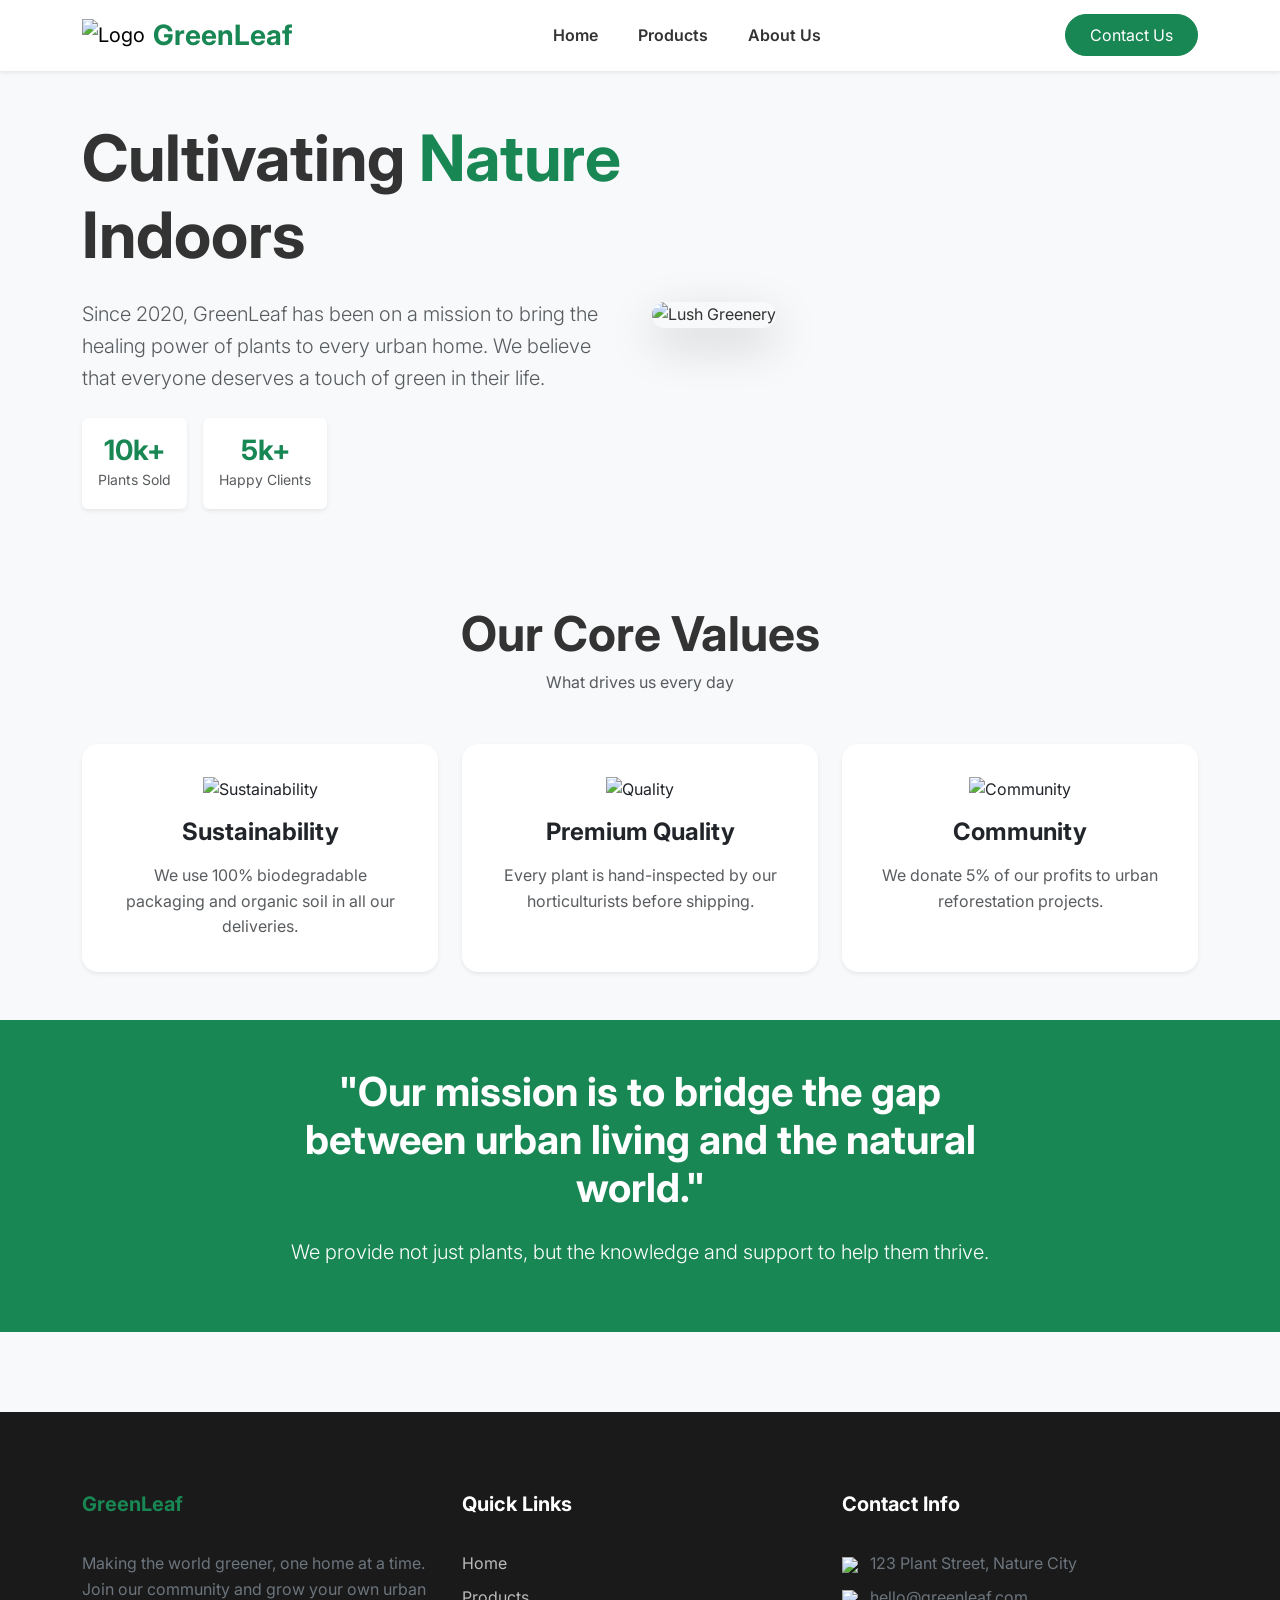
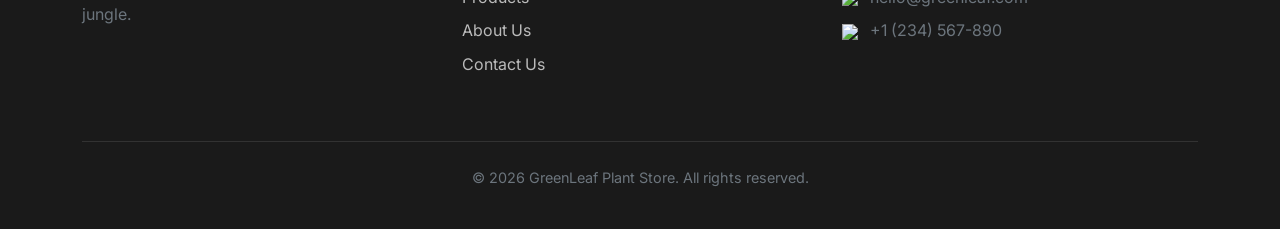
==== about.html @ 0ede19d7 "Add files via upload" ====
<!DOCTYPE html>
<html lang="en">
<head>
    <meta charset="UTF-8">
    <meta name="viewport" content="width=device-width, initial-scale=1.0">
    <title>About Us | GreenLeaf Plant Store</title>
    <!-- Bootstrap 5 CSS -->
    <link href="https://cdn.jsdelivr.net/npm/bootstrap@5.3.0/dist/css/bootstrap.min.css" rel="stylesheet">
    <!-- Google Fonts -->
    <link href="https://fonts.googleapis.com/css2?family=Inter:wght@300;400;600;800&display=swap" rel="stylesheet">
    <!-- Custom CSS (External) -->
    <link rel="stylesheet" href="style.css">
</head>
<body class="pt-5">

    <!-- Header & Navigation -->
    <header>
        <nav class="navbar navbar-expand-lg navbar-light fixed-top justify-content-between shadow-sm">
            <div class="container">
                <a class="navbar-brand d-flex align-items-center" href="index.html">
                    <img src="https://img.icons8.com/color/48/000000/potted-plant.png" alt="Logo" class="me-2">
                    <span class="fw-bold text-success fs-3">GreenLeaf</span>
                </a>
                <button class="navbar-toggler" type="button" data-bs-toggle="collapse" data-bs-target="#navbarNav">
                    <span class="navbar-toggler-icon"></span>
                </button>
                <div class="collapse navbar-collapse" id="navbarNav">
                    <ul class="navbar-nav m-auto gap-4 ">
                        <li class="nav-item"><a class="nav-link" href="index.html">Home</a></li>
                        <li class="nav-item"><a class="nav-link" href="products.html">Products</a></li>
                        <li class="nav-item"><a class="nav-link active" href="about.html">About Us</a></li>
                    </ul>
                <a href="./contact.html" class="btn btn-success px-4 py-2 rounded-pill">Contact Us</a>
                </div>
            </div>
        </nav>
    </header>

    <main>
        <!-- About Hero -->
        <section class="py-5 bg-light mt-4">
            <div class="container">
                <div class="row align-items-center">
                    <div class="col-lg-6 mb-4 mb-lg-0">
                        <h1 class="display-3 fw-bold mb-4">Cultivating <span class="text-success">Nature</span> Indoors</h1>
                        <p class="lead text-muted mb-4">Since 2020, GreenLeaf has been on a mission to bring the healing power of plants to every urban home. We believe that everyone deserves a touch of green in their life.</p>
                        <div class="d-flex gap-3">
                            <div class="text-center p-3 bg-white rounded shadow-sm">
                                <h3 class="fw-bold text-success mb-0">10k+</h3>
                                <small class="text-muted">Plants Sold</small>
                            </div>
                            <div class="text-center p-3 bg-white rounded shadow-sm">
                                <h3 class="fw-bold text-success mb-0">5k+</h3>
                                <small class="text-muted">Happy Clients</small>
                            </div>
                        </div>
                    </div>
                    <div class="col-lg-6">
                        <img src="https://images.unsplash.com/photo-1542601906990-b4d3fb778b09?auto=format&fit=crop&w=1000&q=80" class="img-fluid rounded-5 shadow-lg" alt="Lush Greenery">
                    </div>
                </div>
            </div>
        </section>

        <!-- Our Values -->
        <section class="py-5">
            <div class="container">
                <div class="text-center mb-5">
                    <h2 class="display-5 fw-bold">Our Core Values</h2>
                    <p class="text-muted">What drives us every day</p>
                </div>
                <div class="row g-4 text-center">
                    <div class="col-md-4">
                        <div class="card h-100 border-0 shadow-sm rounded-4 p-3 text-center">
                            <div class="card-body">
                                <div class="mb-3">
                                    <img src="https://img.icons8.com/color/64/000000/leaf.png" alt="Sustainability">
                                </div>
                                <h4 class="card-title fw-bold mb-3">Sustainability</h4>
                                <p class="card-text text-muted">We use 100% biodegradable packaging and organic soil in all our deliveries.</p>
                            </div>
                        </div>
                    </div>
                    <div class="col-md-4">
                        <div class="card h-100 border-0 shadow-sm rounded-4 p-3 text-center">
                            <div class="card-body">
                                <div class="mb-3">
                                    <img src="https://img.icons8.com/color/64/000000/verified-badge.png" alt="Quality">
                                </div>
                                <h4 class="card-title fw-bold mb-3">Premium Quality</h4>
                                <p class="card-text text-muted">Every plant is hand-inspected by our horticulturists before shipping.</p>
                            </div>
                        </div>
                    </div>
                    <div class="col-md-4">
                        <div class="card h-100 border-0 shadow-sm rounded-4 p-3 text-center">
                            <div class="card-body">
                                <div class="mb-3">
                                    <img src="https://img.icons8.com/color/64/000000/conference-call.png" alt="Community">
                                </div>
                                <h4 class="card-title fw-bold mb-3">Community</h4>
                                <p class="card-text text-muted">We donate 5% of our profits to urban reforestation projects.</p>
                            </div>
                        </div>
                    </div>
                </div>
            </div>
        </section>

        <!-- Mission Statement -->
        <section class="py-5 bg-success text-white text-center">
            <div class="container">
                <div class="row justify-content-center">
                    <div class="col-lg-8">
                        <h2 class="display-6 fw-bold mb-4">"Our mission is to bridge the gap between urban living and the natural world."</h2>
                        <p class="lead">We provide not just plants, but the knowledge and support to help them thrive.</p>
                    </div>
                </div>
            </div>
        </section>
    </main>

    <!-- Footer -->
    <footer class="footer">
        <div class="container">
            <div class="row">
                <div class="col-md-4 mb-4">
                    <h5 class="footer-heading text-success">GreenLeaf</h5>
                    <p class="text-secondary">Making the world greener, one home at a time. Join our community and grow your own urban jungle.</p>
                </div>
                <div class="col-md-4 mb-4">
                    <h5 class="footer-heading">Quick Links</h5>
                    <ul class="list-unstyled">
                        <li class="mb-2"><a href="index.html" class="footer-link">Home</a></li>
                        <li class="mb-2"><a href="products.html" class="footer-link">Products</a></li>
                        <li class="mb-2"><a href="about.html" class="footer-link">About Us</a></li>
                        <li class="mb-2"><a href="contact.html" class="footer-link">Contact Us</a></li>
                    </ul>
                </div>
                <div class="col-md-4 mb-4">
                    <h5 class="footer-heading">Contact Info</h5>
                    <p class="text-secondary mb-2"><img src="https://img.icons8.com/material-outlined/20/bbbbbb/marker.png" class="me-2"> 123 Plant Street, Nature City</p>
                    <p class="text-secondary mb-2"><img src="https://img.icons8.com/material-outlined/20/bbbbbb/new-post.png" class="me-2"> hello@greenleaf.com</p>
                    <p class="text-secondary mb-2"><img src="https://img.icons8.com/material-outlined/20/bbbbbb/phone.png" class="me-2"> +1 (234) 567-890</p>
                </div>
            </div>
            <hr class="bg-secondary my-4" style="opacity: 0.1;">
            <div class="text-center">
                <p class="mb-0 text-secondary" style="font-size: 0.9rem;">&copy; 2026 GreenLeaf Plant Store. All rights reserved.</p>
            </div>
        </div>
    </footer>

    <!-- Bootstrap JS -->
    <script src="https://cdn.jsdelivr.net/npm/bootstrap@5.3.0/dist/js/bootstrap.bundle.min.js"></script>
    <!-- Custom JS (External) -->
    <script src="script.js"></script>
</body>
</html>
---- style.css ----
/* Design Tokens & Root Variables */
:root {
    --primary-green: #2ecc71;
    --dark-green: #27ae60;
    --light-green: #e8f5e9;
    --accent-color: #f1c40f;
    --dark-bg: #1a1a1a;
    --text-color: #333;
    --white: #ffffff;
    --glass-bg: rgba(255, 255, 255, 0.1);
    --glass-border: rgba(255, 255, 255, 0.2);
    --shadow: 0 8px 30px rgba(0, 0, 0, 0.1);
    --transition: all 0.3s ease;
}

body {
    font-family: 'Inter', sans-serif;
    color: var(--text-color);
    background-color: #f8f9fa;
    line-height: 1.6;
}

/* Navigation Styling */
.navbar {
    background-color: rgba(255, 255, 255, 0.95) !important;
    backdrop-filter: blur(10px);
    box-shadow: 0 2px 15px rgba(0,0,0,0.05);
}

.nav-link {
    font-weight: 600;
    color: var(--text-color) !important;
    transition: var(--transition);
}

.nav-link:hover {
    color: var(--primary-green) !important;
}

/* Custom Unordered List */
.custom-plant-list {
    list-style: none; /* No list style */
    padding: 0;
    margin: 20px 0;
}

.custom-plant-list li {
    background-color: var(--light-green); /* Background color */
    border: 2px solid var(--primary-green); /* Border */
    border-radius: 12px; /* Radius */
    padding: 15px 25px;
    margin-bottom: 10px;
    transition: var(--transition);
    cursor: pointer;
    font-weight: 500;
}

.custom-plant-list li:hover {
    background-color: var(--primary-green); /* Hover effect */
    color: var(--white);
    transform: translateX(10px);
    box-shadow: var(--shadow);
}

/* Premium Membership Section Styling */
.membership-premium-card {
    border-radius: 30px;
    box-shadow: var(--shadow);
    background: var(--white);
    border: none;
}

.membership-header {
    background: linear-gradient(135deg, var(--dark-green), #1b5e20);
    color: var(--white);
}

.benefit-item {
    transition: var(--transition);
    background-color: #fafafa;
}

.benefit-item:hover {
    background-color: var(--white);
    border-color: var(--primary-green) !important;
    transform: translateY(-5px);
    box-shadow: 0 10px 20px rgba(0,0,0,0.05);
}

.icon-box img {
    filter: drop-shadow(0 4px 6px rgba(0,0,0,0.1));
}

/* Date & Time Display  */
#current-date-time {
    font-weight: 600;
    color: var(--dark-green);
    font-size: 1.1rem;
}

/* Product Card Styling */
.product-card {
    border: none;
    border-radius: 20px;
    overflow: hidden;
    transition: var(--transition);
    background: var(--white);
    box-shadow: 0 10px 30px rgba(0,0,0,0.05);
}
.product-card:hover {
    transform: translateY(-10px);
    box-shadow: var(--shadow);
}
.product-img-wrapper {
    height: 300px;
    overflow: hidden;
}
.product-img-wrapper img {
    width: 100%;
    height: 100%;
    object-fit: cover;
    transition: var(--transition);
}
.product-card:hover .product-img-wrapper img {
    transform: scale(1.1);
}
.price-tag {
    color: var(--primary-green);
    font-weight: 800;
    font-size: 1.2rem;
}

/* Hero Section Styling */
.hero-section {
    background: linear-gradient(rgba(0,0,0,0.5), rgba(0,0,0,0.5));
    background-size: cover;
    background-position: center;
    height: 80vh;
    display: flex;
    align-items: center;
    justify-content: center;
    color: var(--white);
    text-align: center;
    border-radius: 0 0 50px 50px;
}

/* Contact Form Styling */
.contact-form-wrapper {
    background: var(--white);
    border-radius: 30px;
    box-shadow: var(--shadow);
    overflow: hidden;
}

/* External Link Styling  */
.external-link {
    color: var(--accent-color);
    text-decoration: none;
    font-weight: bold;
    border-bottom: 2px solid transparent;
    transition: var(--transition);
}

.external-link:hover {
    border-bottom: 2px solid var(--accent-color);
}

/* Footer Styling (Restored Premium Design) */
footer {
    background-color: var(--dark-bg);
    color: var(--white);
    padding: 80px 0 40px 0;
    margin-top: 80px;
}

.footer-link {
    color: #bbb;
    text-decoration: none;
    transition: var(--transition);
}

.footer-link:hover {
    color: var(--primary-green);
    padding-left: 5px;
}

.footer-heading {
    font-size: 1.25rem;
    font-weight: 700;
    margin-bottom: 25px;
    position: relative;
    padding-bottom: 10px;
}


/* Custom Collapse Logic */
.custom-collapse {
    display: none;
}

.custom-collapse.show {
    display: block;
}
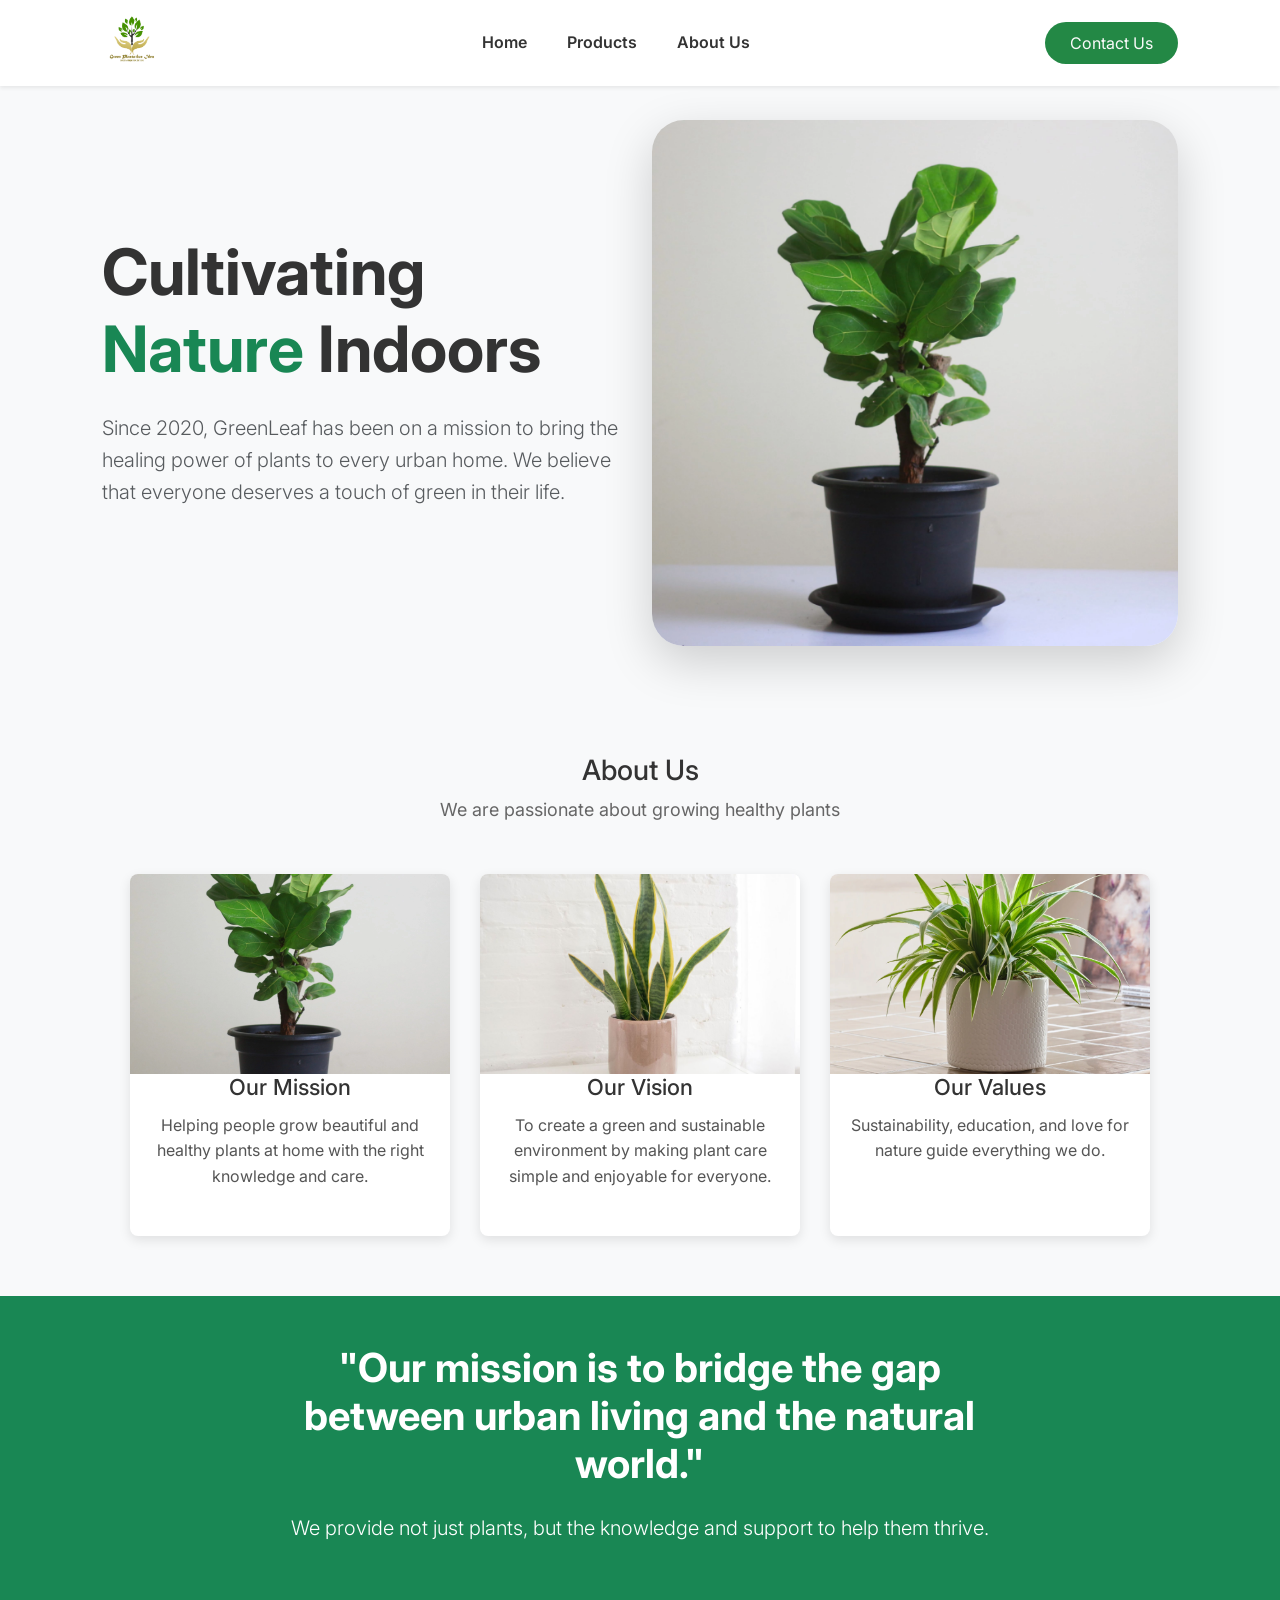
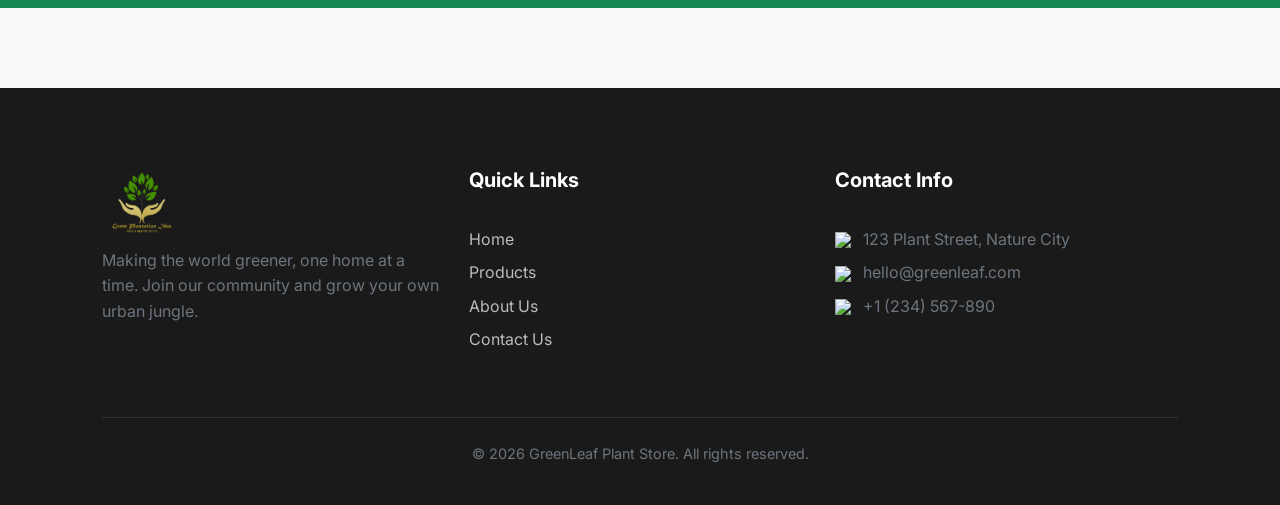
==== commit 75048fe5: "done" ====
--- a/about.html
+++ b/about.html
@@ -17,9 +17,8 @@
     <header>
         <nav class="navbar navbar-expand-lg navbar-light fixed-top justify-content-between shadow-sm">
             <div class="container">
-                <a class="navbar-brand d-flex align-items-center" href="index.html">
-                    <img src="https://img.icons8.com/color/48/000000/potted-plant.png" alt="Logo" class="me-2">
-                    <span class="fw-bold text-success fs-3">GreenLeaf</span>
+                 <a class="navbar-brand d-flex align-items-center" href="index.html">
+                    <img src="./image/Green-Plants-Logo-Idea.png" alt="Logo" class="me-2">
                 </a>
                 <button class="navbar-toggler" type="button" data-bs-toggle="collapse" data-bs-target="#navbarNav">
                     <span class="navbar-toggler-icon"></span>
@@ -30,7 +29,7 @@
                         <li class="nav-item"><a class="nav-link" href="products.html">Products</a></li>
                         <li class="nav-item"><a class="nav-link active" href="about.html">About Us</a></li>
                     </ul>
-                <a href="./contact.html" class="btn btn-success px-4 py-2 rounded-pill">Contact Us</a>
+                <a href="./contact.html" class="btn  px-4 py-2 rounded-pill">Contact Us</a>
                 </div>
             </div>
         </nav>
@@ -44,69 +43,46 @@
                     <div class="col-lg-6 mb-4 mb-lg-0">
                         <h1 class="display-3 fw-bold mb-4">Cultivating <span class="text-success">Nature</span> Indoors</h1>
                         <p class="lead text-muted mb-4">Since 2020, GreenLeaf has been on a mission to bring the healing power of plants to every urban home. We believe that everyone deserves a touch of green in their life.</p>
-                        <div class="d-flex gap-3">
-                            <div class="text-center p-3 bg-white rounded shadow-sm">
-                                <h3 class="fw-bold text-success mb-0">10k+</h3>
-                                <small class="text-muted">Plants Sold</small>
-                            </div>
-                            <div class="text-center p-3 bg-white rounded shadow-sm">
-                                <h3 class="fw-bold text-success mb-0">5k+</h3>
-                                <small class="text-muted">Happy Clients</small>
-                            </div>
-                        </div>
                     </div>
                     <div class="col-lg-6">
-                        <img src="https://images.unsplash.com/photo-1542601906990-b4d3fb778b09?auto=format&fit=crop&w=1000&q=80" class="img-fluid rounded-5 shadow-lg" alt="Lush Greenery">
+                        <img src="./image/Baby-Fiddle-Leaf-update-scaled.webp" class="img-fluid rounded-5 shadow-lg" alt="Lush Greenery">
                     </div>
                 </div>
             </div>
         </section>
-
-        <!-- Our Values -->
-        <section class="py-5">
-            <div class="container">
-                <div class="text-center mb-5">
-                    <h2 class="display-5 fw-bold">Our Core Values</h2>
-                    <p class="text-muted">What drives us every day</p>
-                </div>
-                <div class="row g-4 text-center">
-                    <div class="col-md-4">
-                        <div class="card h-100 border-0 shadow-sm rounded-4 p-3 text-center">
-                            <div class="card-body">
-                                <div class="mb-3">
-                                    <img src="https://img.icons8.com/color/64/000000/leaf.png" alt="Sustainability">
-                                </div>
-                                <h4 class="card-title fw-bold mb-3">Sustainability</h4>
-                                <p class="card-text text-muted">We use 100% biodegradable packaging and organic soil in all our deliveries.</p>
-                            </div>
-                        </div>
-                    </div>
-                    <div class="col-md-4">
-                        <div class="card h-100 border-0 shadow-sm rounded-4 p-3 text-center">
-                            <div class="card-body">
-                                <div class="mb-3">
-                                    <img src="https://img.icons8.com/color/64/000000/verified-badge.png" alt="Quality">
-                                </div>
-                                <h4 class="card-title fw-bold mb-3">Premium Quality</h4>
-                                <p class="card-text text-muted">Every plant is hand-inspected by our horticulturists before shipping.</p>
-                            </div>
-                        </div>
-                    </div>
-                    <div class="col-md-4">
-                        <div class="card h-100 border-0 shadow-sm rounded-4 p-3 text-center">
-                            <div class="card-body">
-                                <div class="mb-3">
-                                    <img src="https://img.icons8.com/color/64/000000/conference-call.png" alt="Community">
-                                </div>
-                                <h4 class="card-title fw-bold mb-3">Community</h4>
-                                <p class="card-text text-muted">We donate 5% of our profits to urban reforestation projects.</p>
-                            </div>
-                        </div>
-                    </div>
-                </div>
+<!-- About Section -->
+<section class="about-section">
+    <div class="container">
+        <div class="section-title">
+            <h2>About Us</h2>
+            <p>We are passionate about growing healthy plants</p>
+        </div>
+        
+        <div class="about-cards">
+            <!-- Card 1 -->
+            <div class="aboutcard">
+                <img src="./image/Baby-Fiddle-Leaf-update-scaled.webp" alt="Our Mission">
+                <h3>Our Mission</h3>
+                <p>Helping people grow beautiful and healthy plants at home with the right knowledge and care.</p>
             </div>
-        </section>
-
+            
+            <!-- Card 2 -->
+            <div class="aboutcard">
+                <img src="./image/snake-plant-care-overview-1902772-04-d3990a1d0e1d4202a824e929abb12fc1-349b52d646f04f31962707a703b94298.jpeg" alt="Our Vision">
+                <h3>Our Vision</h3>
+                <p>To create a green and sustainable environment by making plant care simple and enjoyable for everyone.</p>
+            </div>
+            
+            <!-- Card 3 -->
+            <div class="aboutcard">
+                <img src="./image/Spider_Plant_12cm.webp" alt="Our Values">
+                <h3>Our Values</h3>
+                <p>Sustainability, education, and love for nature guide everything we do.</p>
+            </div>
+        </div>
+    </div>
+</section>
+        
         <!-- Mission Statement -->
         <section class="py-5 bg-success text-white text-center">
             <div class="container">
@@ -124,8 +100,8 @@
     <footer class="footer">
         <div class="container">
             <div class="row">
-                <div class="col-md-4 mb-4">
-                    <h5 class="footer-heading text-success">GreenLeaf</h5>
+                <div class="col-md-4 mb-4 footer-img">
+                   <img src="./image/Green-Plants-Logo-Idea.png" alt="logo">
                     <p class="text-secondary">Making the world greener, one home at a time. Join our community and grow your own urban jungle.</p>
                 </div>
                 <div class="col-md-4 mb-4">
--- a/style.css
+++ b/style.css
@@ -1,7 +1,7 @@
 /* Design Tokens & Root Variables */
 :root {
-    --primary-green: #2ecc71;
-    --dark-green: #27ae60;
+    --primary-green: #41AB5D;
+    --dark-green: #238845;
     --light-green: #e8f5e9;
     --accent-color: #f1c40f;
     --dark-bg: #1a1a1a;
@@ -20,11 +20,20 @@
     line-height: 1.6;
 }
 
+#navbarNav .btn{
+    background-color: var(--dark-green);
+    color: #fafafa;
+}
+
+
 /* Navigation Styling */
 .navbar {
     background-color: rgba(255, 255, 255, 0.95) !important;
     backdrop-filter: blur(10px);
-    box-shadow: 0 2px 15px rgba(0,0,0,0.05);
+   box-shadow: rgba(0, 0, 0, 0.35) 0px 5px 15px;
+}
+.navbar-brand img{
+    width: 60px;
 }
 
 .nav-link {
@@ -35,31 +44,8 @@
 
 .nav-link:hover {
     color: var(--primary-green) !important;
-}
-
-/* Custom Unordered List */
-.custom-plant-list {
-    list-style: none; /* No list style */
-    padding: 0;
-    margin: 20px 0;
-}
-
-.custom-plant-list li {
-    background-color: var(--light-green); /* Background color */
-    border: 2px solid var(--primary-green); /* Border */
-    border-radius: 12px; /* Radius */
-    padding: 15px 25px;
-    margin-bottom: 10px;
-    transition: var(--transition);
-    cursor: pointer;
-    font-weight: 500;
-}
-
-.custom-plant-list li:hover {
-    background-color: var(--primary-green); /* Hover effect */
-    color: var(--white);
-    transform: translateX(10px);
-    box-shadow: var(--shadow);
+    transform: scale(1.1);
+    transition: 0.3s;
 }
 
 /* Premium Membership Section Styling */
@@ -152,17 +138,66 @@
     overflow: hidden;
 }
 
-/* External Link Styling  */
-.external-link {
-    color: var(--accent-color);
-    text-decoration: none;
-    font-weight: bold;
-    border-bottom: 2px solid transparent;
-    transition: var(--transition);
-}
-
-.external-link:hover {
-    border-bottom: 2px solid var(--accent-color);
+.about-section {
+    padding: 60px 20px;
+    background-color: #f8f9fa;
+}
+
+.container {
+    max-width: 1100px;
+    margin: 0 auto;
+}
+
+.section-title {
+    text-align: center;
+    margin-bottom: 50px;
+}
+
+.section-title h2 {
+    font-size: 28px;
+    color: #333;
+    margin-bottom: 8px;
+}
+
+.section-title p {
+    font-size: 18px;
+    color: #666;
+}
+
+.about-cards {
+    display: flex;
+    justify-content: center;
+    gap: 30px;
+    flex-wrap: wrap;
+}
+
+.aboutcard {
+    background: white;
+    border-radius: 8px;
+    width: 320px;
+    overflow: hidden;
+    box-shadow: 0 4px 12px rgba(0, 0, 0, 0.1);
+    text-align: center;
+}
+
+.aboutcard img {
+    width: 100%;
+    height: 200px;
+    object-fit: cover;
+}
+
+
+
+.aboutcard h3 {
+    font-size: 22px;
+    margin-bottom: 12px;
+    color: #333;
+}
+
+.aboutcard p {
+    padding: 0 20px 30px;
+    color: #555;
+    line-height: 1.6;
 }
 
 /* Footer Styling (Restored Premium Design) */
@@ -201,5 +236,17 @@
 .custom-collapse.show {
     display: block;
 }
-
-
+.btn{
+    background-color: var(--dark-green);
+    color: #fafafa;
+}
+.btn:hover{
+      background-color: var(--dark-green);
+    color: #fafafa;
+}
+
+.footer-img img{
+    width: 80px;
+}
+
+
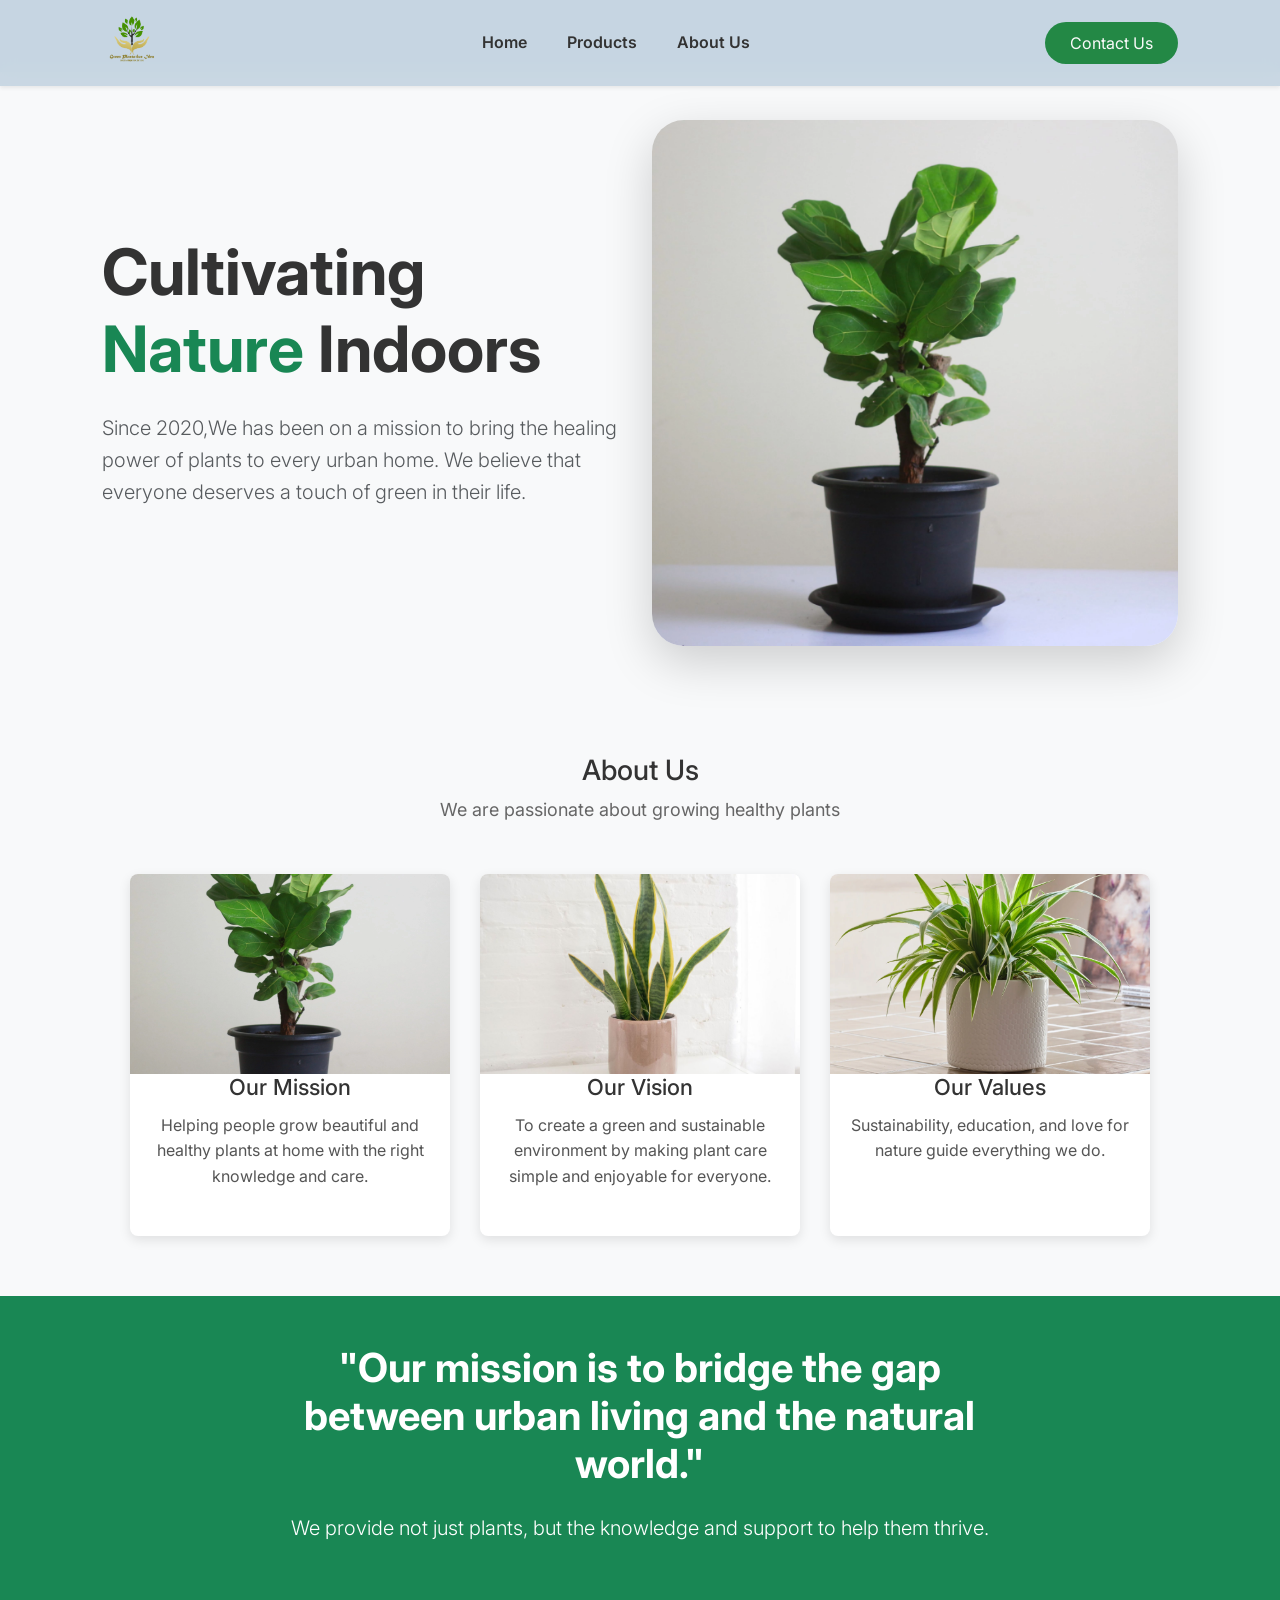
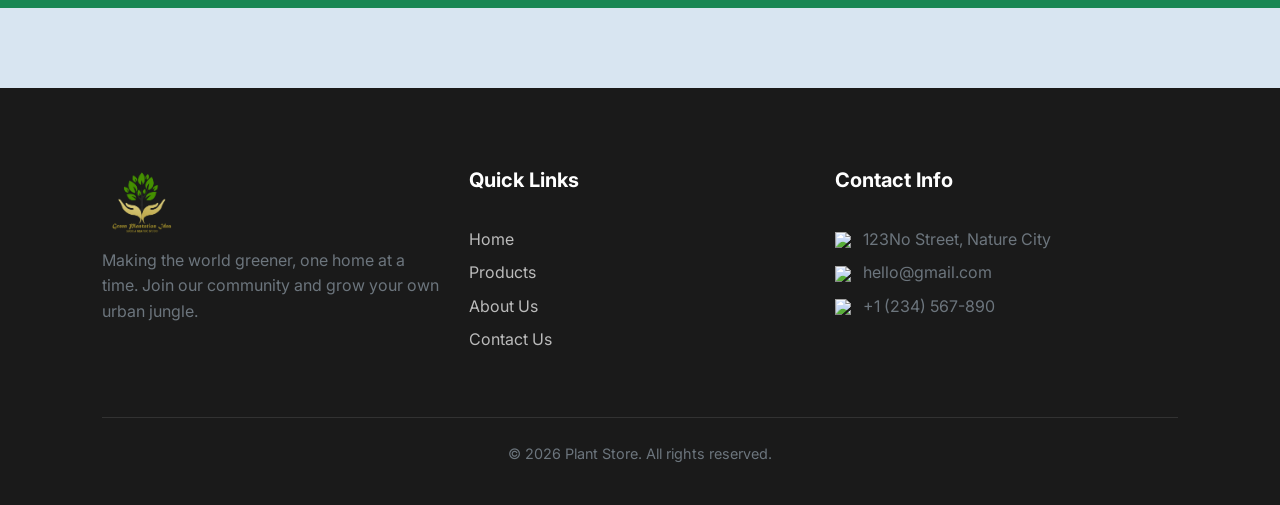
==== commit 2782440c: "master" ====
--- a/about.html
+++ b/about.html
@@ -3,7 +3,7 @@
 <head>
     <meta charset="UTF-8">
     <meta name="viewport" content="width=device-width, initial-scale=1.0">
-    <title>About Us | GreenLeaf Plant Store</title>
+    <title>About Us | Plant Store</title>
     <!-- Bootstrap 5 CSS -->
     <link href="https://cdn.jsdelivr.net/npm/bootstrap@5.3.0/dist/css/bootstrap.min.css" rel="stylesheet">
     <!-- Google Fonts -->
@@ -42,7 +42,7 @@
                 <div class="row align-items-center">
                     <div class="col-lg-6 mb-4 mb-lg-0">
                         <h1 class="display-3 fw-bold mb-4">Cultivating <span class="text-success">Nature</span> Indoors</h1>
-                        <p class="lead text-muted mb-4">Since 2020, GreenLeaf has been on a mission to bring the healing power of plants to every urban home. We believe that everyone deserves a touch of green in their life.</p>
+                        <p class="lead text-muted mb-4">Since 2020,We has been on a mission to bring the healing power of plants to every urban home. We believe that everyone deserves a touch of green in their life.</p>
                     </div>
                     <div class="col-lg-6">
                         <img src="./image/Baby-Fiddle-Leaf-update-scaled.webp" class="img-fluid rounded-5 shadow-lg" alt="Lush Greenery">
@@ -115,14 +115,14 @@
                 </div>
                 <div class="col-md-4 mb-4">
                     <h5 class="footer-heading">Contact Info</h5>
-                    <p class="text-secondary mb-2"><img src="https://img.icons8.com/material-outlined/20/bbbbbb/marker.png" class="me-2"> 123 Plant Street, Nature City</p>
-                    <p class="text-secondary mb-2"><img src="https://img.icons8.com/material-outlined/20/bbbbbb/new-post.png" class="me-2"> hello@greenleaf.com</p>
+                    <p class="text-secondary mb-2"><img src="https://img.icons8.com/material-outlined/20/bbbbbb/marker.png" class="me-2"> 123No Street, Nature City</p>
+                    <p class="text-secondary mb-2"><img src="https://img.icons8.com/material-outlined/20/bbbbbb/new-post.png" class="me-2"> hello@gmail.com</p>
                     <p class="text-secondary mb-2"><img src="https://img.icons8.com/material-outlined/20/bbbbbb/phone.png" class="me-2"> +1 (234) 567-890</p>
                 </div>
             </div>
             <hr class="bg-secondary my-4" style="opacity: 0.1;">
             <div class="text-center">
-                <p class="mb-0 text-secondary" style="font-size: 0.9rem;">&copy; 2026 GreenLeaf Plant Store. All rights reserved.</p>
+                <p class="mb-0 text-secondary" style="font-size: 0.9rem;">&copy; 2026 Plant Store. All rights reserved.</p>
             </div>
         </div>
     </footer>
--- a/style.css
+++ b/style.css
@@ -16,7 +16,7 @@
 body {
     font-family: 'Inter', sans-serif;
     color: var(--text-color);
-    background-color: #f8f9fa;
+    background-color: #cedeeec7;
     line-height: 1.6;
 }
 
@@ -28,7 +28,7 @@
 
 /* Navigation Styling */
 .navbar {
-    background-color: rgba(255, 255, 255, 0.95) !important;
+    background-color: rgba(195, 211, 224, 0.884) !important;
     backdrop-filter: blur(10px);
    box-shadow: rgba(0, 0, 0, 0.35) 0px 5px 15px;
 }
@@ -130,6 +130,15 @@
     border-radius: 0 0 50px 50px;
 }
 
+/* urban banner */
+#BannerUrban .plantBnner img{
+    width: 100%;
+    height: 400px;
+    object-fit: cover;
+    display: block;
+    border-radius: 10px;
+}
+/* end urban banner  */
 /* Contact Form Styling */
 .contact-form-wrapper {
     background: var(--white);
